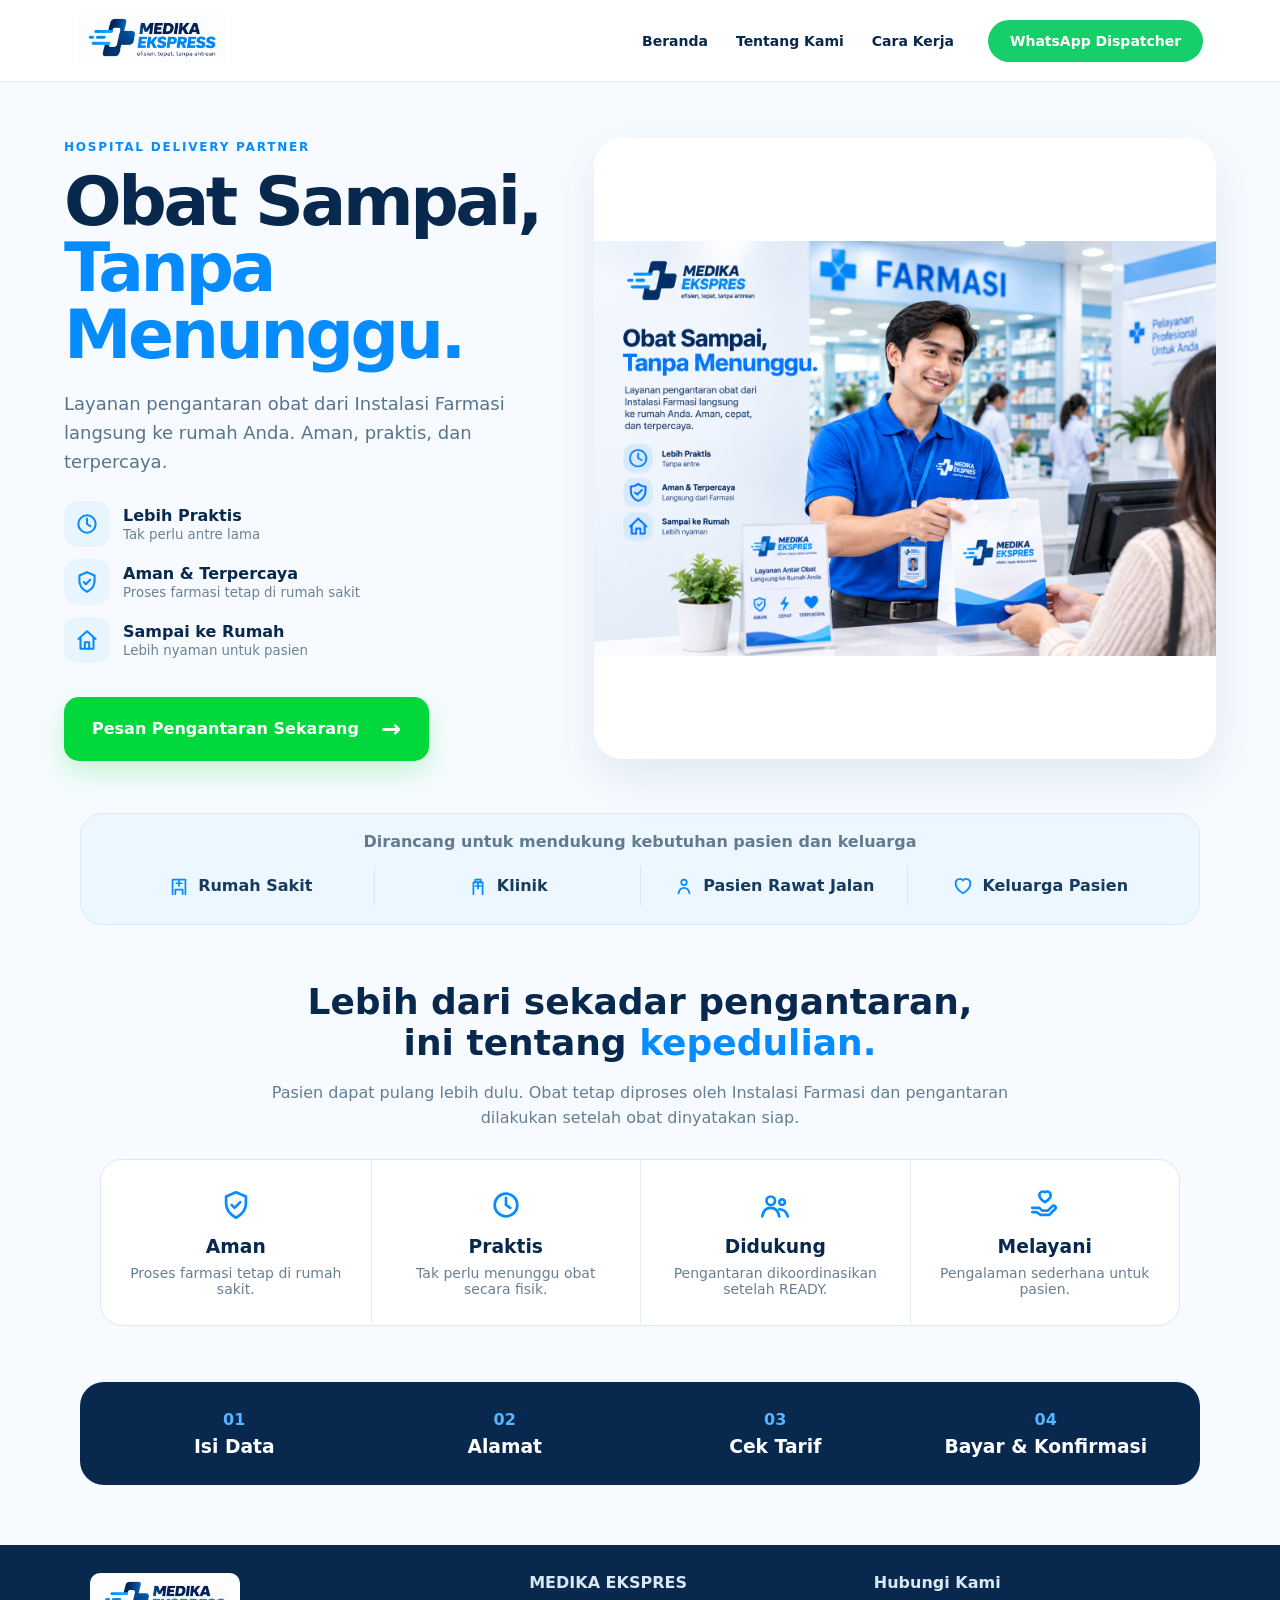
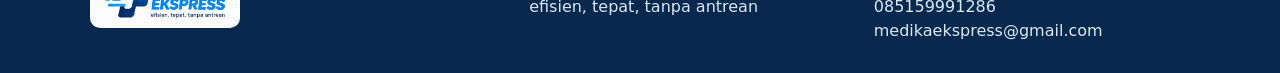
==== index.html @ 7c5562b9 "feat: initial commit for Medika Ekspres frontend and backend" ====
<!doctype html>
<html lang="id">
<head>
  <meta charset="utf-8"><meta name="viewport" content="width=device-width,initial-scale=1">
  <meta name="theme-color" content="#078cff"><title>MEDIKA EKSPRES</title>
  <link rel="stylesheet" href="styles.css">
</head>
<body class="v3">
<header class="v3-header">
  <a href="index.html"><img src="assets/logo.png" alt="MEDIKA EKSPRES"></a>
  <nav><a href="#beranda">Beranda</a><a href="#tentang">Tentang Kami</a><a href="#cara">Cara Kerja</a></nav>
  <a class="wa-pill" href="https://wa.me/6285159991286" target="_blank" rel="noopener">WhatsApp Dispatcher</a>
</header>
<main>
  <section class="v3-hero" id="beranda">
    <div class="v3-copy">
      <span class="kicker">HOSPITAL DELIVERY PARTNER</span>
      <h1>Obat Sampai,<br><em>Tanpa Menunggu.</em></h1>
      <p>Layanan pengantaran obat dari Instalasi Farmasi langsung ke rumah Anda. Aman, praktis, dan terpercaya.</p>
      <div class="v3-benefits">
        <div><i class="svg-icon"><svg viewBox="0 0 24 24" aria-hidden="true"><circle cx="12" cy="12" r="8"/><path d="M12 7v5l3 2"/></svg></i><span><b>Lebih Praktis</b><small>Tak perlu antre lama</small></span></div>
        <div><i class="svg-icon"><svg viewBox="0 0 24 24" aria-hidden="true"><path d="M12 3 19 6v5c0 4.6-2.8 7.7-7 10-4.2-2.3-7-5.4-7-10V6l7-3Z"/><path d="m9 12 2 2 4-4"/></svg></i><span><b>Aman & Terpercaya</b><small>Proses farmasi tetap di rumah sakit</small></span></div>
        <div><i class="svg-icon"><svg viewBox="0 0 24 24" aria-hidden="true"><path d="m4 11 8-7 8 7"/><path d="M6 10v10h12V10"/><path d="M10 20v-6h4v6"/></svg></i><span><b>Sampai ke Rumah</b><small>Lebih nyaman untuk pasien</small></span></div>
      </div>
      <a class="v3-cta" href="form.html">Pesan Pengantaran Sekarang <b>→</b></a>
    </div>
    <figure class="v3-hero-art"><img src="assets/hero-v3-locked.png" alt="Petugas MEDIKA EKSPRES di Instalasi Farmasi"></figure>
  </section>

  <section class="v3-trust"><p>Dirancang untuk mendukung kebutuhan pasien dan keluarga</p><div>
    <span><i class="trust-icon"><svg viewBox="0 0 24 24" aria-hidden="true"><path d="M5 21V5h14v16"/><path d="M9 9h6M12 6v6"/><path d="M8 21v-5h8v5"/></svg></i><b>Rumah Sakit</b></span><span><i class="trust-icon"><svg viewBox="0 0 24 24" aria-hidden="true"><path d="M7 21V8h10v13"/><path d="M9 5h6v3H9z"/><path d="M9 12h6M12 9v6"/></svg></i><b>Klinik</b></span><span><i class="trust-icon"><svg viewBox="0 0 24 24" aria-hidden="true"><circle cx="12" cy="8" r="3"/><path d="M6 20c.7-4 2.7-6 6-6s5.3 2 6 6"/></svg></i><b>Pasien Rawat Jalan</b></span><span><i class="trust-icon"><svg viewBox="0 0 24 24" aria-hidden="true"><path d="M12 20S4 15.5 4 9.5A4.5 4.5 0 0 1 12 6a4.5 4.5 0 0 1 8 3.5C20 15.5 12 20 12 20Z"/></svg></i><b>Keluarga Pasien</b></span>
  </div></section>

  <section class="v3-values" id="tentang">
    <div class="v3-title"><h2>Lebih dari sekadar pengantaran,<br>ini tentang <em>kepedulian.</em></h2><p>Pasien dapat pulang lebih dulu. Obat tetap diproses oleh Instalasi Farmasi dan pengantaran dilakukan setelah obat dinyatakan siap.</p></div>
    <div class="v3-value-grid"><article><i class="value-icon"><svg viewBox="0 0 24 24" aria-hidden="true"><path d="M12 3 19 6v5c0 4.6-2.8 7.7-7 10-4.2-2.3-7-5.4-7-10V6l7-3Z"/><path d="m9 12 2 2 4-4"/></svg></i><h3>Aman</h3><p>Proses farmasi tetap di rumah sakit.</p></article><article><i class="value-icon"><svg viewBox="0 0 24 24" aria-hidden="true"><circle cx="12" cy="12" r="8"/><path d="M12 7v5l3 2"/></svg></i><h3>Praktis</h3><p>Tak perlu menunggu obat secara fisik.</p></article><article><i class="value-icon"><svg viewBox="0 0 24 24" aria-hidden="true"><circle cx="9" cy="9" r="3"/><circle cx="17" cy="10" r="2"/><path d="M3 20c.7-4 2.7-6 6-6s5.3 2 6 6M15 15c3 0 5 1.5 6 5"/></svg></i><h3>Didukung</h3><p>Pengantaran dikoordinasikan setelah READY.</p></article><article><i class="value-icon"><svg viewBox="0 0 24 24" aria-hidden="true"><path d="M3 14h5l2 2h4l3-3c1.5-1.5 3.5.5 2 2l-4 4H9l-3-2H3"/><path d="M12 10S8 7.8 8 5a2.5 2.5 0 0 1 4-2 2.5 2.5 0 0 1 4 2c0 2.8-4 5-4 5Z"/></svg></i><h3>Melayani</h3><p>Pengalaman sederhana untuk pasien.</p></article></div>
  </section>

  <section class="v3-flow" id="cara"><div><b>01</b><h3>Isi Data</h3></div><div><b>02</b><h3>Alamat</h3></div><div><b>03</b><h3>Cek Tarif</h3></div><div><b>04</b><h3>Bayar & Konfirmasi</h3></div></section>
</main>
<footer class="v3-footer"><img src="assets/logo.png" alt="MEDIKA EKSPRES"><div><b>MEDIKA EKSPRES</b><span>efisien, tepat, tanpa antrean</span></div><div><b>Hubungi Kami</b><span>085159991286</span><span>medikaekspress@gmail.com</span></div></footer>
</body></html>
---- styles.css ----
*{box-sizing:border-box}html{scroll-behavior:smooth}body{margin:0;font-family:Inter,ui-sans-serif,system-ui,-apple-system,BlinkMacSystemFont,"Segoe UI",sans-serif;color:#08284d;background:#f7fbff}a{text-decoration:none;color:inherit}button,input,textarea{font:inherit}button{cursor:pointer}.v3-header{height:82px;padding:12px clamp(20px,6vw,96px);display:flex;align-items:center;gap:34px;background:#fff;border-bottom:1px solid #e2edf7}.v3-header>a:first-child{margin-right:auto}.v3-header img{width:150px;height:56px;object-fit:contain}.v3-header nav{display:flex;gap:28px;font-weight:800;font-size:14px}.wa-pill{background:#16cf6b;color:#fff;padding:13px 22px;border-radius:999px;font-weight:900;font-size:14px}.v3-hero{max-width:1320px;margin:auto;padding:54px clamp(22px,5vw,70px) 42px;display:grid;grid-template-columns:minmax(0,.88fr) minmax(0,1.12fr);gap:42px;align-items:center}.kicker{font-size:12px;letter-spacing:.15em;color:#078cff;font-weight:900}.v3-copy h1{font-size:clamp(48px,5.3vw,78px);line-height:.98;letter-spacing:-.05em;margin:14px 0 22px}.v3-copy h1 em,.v3-title em{font-style:normal;color:#078cff}.v3-copy>p{font-size:18px;line-height:1.6;color:#58738c;max-width:580px}.v3-benefits{display:grid;gap:12px;margin:24px 0}.v3-benefits>div{display:flex;gap:13px;align-items:center}.v3-benefits i{width:46px;height:46px;border-radius:14px;background:#e8f5ff;color:#078cff;display:grid;place-items:center;font-style:normal;font-size:23px}.v3-benefits b,.v3-benefits small{display:block}.v3-benefits small{color:#6b8296;margin-top:2px}.v3-cta{display:inline-flex;align-items:center;justify-content:center;gap:22px;background:#00d83b;color:#fff;padding:18px 28px;border-radius:15px;font-weight:900;margin-top:10px;min-width:340px;box-shadow:0 12px 28px rgba(0,216,59,.2)}.v3-cta b{font-size:24px}.v3-hero-art{margin:0;width:100%;border-radius:28px;overflow:hidden;background:#fff;box-shadow:0 18px 48px rgba(17,79,129,.1)}.v3-hero-art img{display:block;width:100%;height:auto;aspect-ratio:1/1;object-fit:contain}.v3-trust{max-width:1120px;margin:10px auto 56px;padding:18px 26px;background:#edf7ff;border:1px solid #dbeaf7;border-radius:22px;text-align:center}.v3-trust p{margin:0 0 15px;color:#627b91;font-weight:700}.v3-trust>div{display:grid;grid-template-columns:repeat(4,1fr)}.v3-trust span{padding:9px;color:#173b5c}.v3-trust span+span{border-left:1px solid #d5e6f4}.v3-values{max-width:1120px;margin:0 auto 56px;padding:0 20px}.v3-title{text-align:center;max-width:760px;margin:0 auto 28px}.v3-title h2{font-size:36px;line-height:1.15;margin:0 0 12px}.v3-title p{color:#647d92;line-height:1.6}.v3-value-grid{display:grid;grid-template-columns:repeat(4,1fr);background:#fff;border:1px solid #dce8f2;border-radius:22px;overflow:hidden}.v3-value-grid article{text-align:center;padding:28px 20px}.v3-value-grid article+article{border-left:1px solid #e2edf5}.v3-value-grid i{font-style:normal;font-size:28px;color:#078cff}.v3-value-grid h3{margin:8px 0}.v3-value-grid p{font-size:14px;color:#687f93;margin:0}.v3-flow{max-width:1120px;margin:0 auto 60px;padding:28px;display:grid;grid-template-columns:repeat(4,1fr);gap:18px;background:#08284d;color:#fff;border-radius:24px}.v3-flow div{text-align:center}.v3-flow b{color:#55b5ff}.v3-flow h3{margin:7px 0 0}.v3-footer{padding:28px clamp(24px,7vw,110px);background:#08284d;color:#d9e8f4;display:grid;grid-template-columns:1.3fr 1fr 1fr;gap:28px}.v3-footer img{width:150px;background:#fff;border-radius:10px;padding:4px}.v3-footer b,.v3-footer span{display:block;margin-bottom:5px}

/* V3 4-step form */
.form-header{height:76px}.back-home{font-weight:800;color:#078cff}.v3-form-shell{max-width:820px;margin:auto;padding:38px 18px 64px}.form-intro{text-align:center;margin-bottom:22px}.form-intro h1{font-size:38px;margin:8px 0}.form-intro p{color:#6b8296;margin:0}.v3-form-card{background:#fff;border:1px solid #dce8f2;border-radius:24px;padding:28px;box-shadow:0 16px 44px rgba(17,79,129,.08)}.v3-progress-head{display:grid;grid-template-columns:auto 1fr auto;gap:14px;align-items:center;font-size:13px;color:#6b8296}.v3-progress-head b{text-align:center;color:#08284d}.v3-progress{height:7px;background:#e8f0f7;border-radius:999px;overflow:hidden;margin:12px 0 28px}.v3-progress div{height:100%;background:#078cff;transition:width .25s ease}.wizard-step h2{font-size:27px;margin:0 0 5px}.step-sub{margin:0 0 24px;color:#6b8296}.wizard-step>label:not(.pay-card):not(.consent){display:block;margin:0 0 18px}.wizard-step label>span{display:block;font-weight:800;font-size:14px;margin-bottom:8px}.wizard-step input:not([type=radio]):not([type=checkbox]),.wizard-step textarea{width:100%;border:1px solid #cbdbea;border-radius:12px;padding:15px 16px;background:#fff;font-size:16px;color:#08284d;outline:none}.wizard-step input:focus,.wizard-step textarea:focus{border-color:#078cff;box-shadow:0 0 0 3px rgba(7,140,255,.1)}.address-actions,.wizard-actions{display:flex;gap:12px}.primary-btn,.secondary-btn{border:0;border-radius:12px;min-height:52px;padding:13px 20px;font-weight:900}.primary-btn{background:#078cff;color:#fff;flex:1}.secondary-btn{background:#edf5fb;color:#174364}.wizard-actions{margin-top:26px}.wizard-actions #nextStep,.wizard-actions #sendOrder{margin-left:auto}.info-box,.privacy-note{margin-top:14px;padding:14px 16px;background:#f0f8ff;border:1px solid #d8eafa;border-radius:12px;color:#4f6e87;font-size:14px}.saved-addresses{margin-bottom:16px;padding:14px;background:#f5faff;border-radius:12px}.saved-address-list{display:grid;gap:8px;margin-top:10px}.saved-address{border:1px solid #d7e6f2;background:#fff;border-radius:10px;padding:12px;text-align:left}.saved-address b,.saved-address span{display:block}.summary-address{padding:16px;background:#f7fafc;border-radius:14px;margin-bottom:14px}.summary-address span,.fare-box span{display:block;color:#6b8296;font-size:13px;margin-bottom:5px}.summary-address b{display:block}.fare-box{padding:22px;background:#eaf6ff;border:1px solid #d2e9fb;border-radius:16px;line-height:1.45}.fare-box strong{display:block;font-size:23px;margin:2px 0}.fare-box hr{border:0;border-top:1px solid #cfe4f5;margin:16px 0}.fare-box .price{font-size:32px;color:#078cff}.step-help{color:#637d93;font-size:14px}.payment-options{display:grid;grid-template-columns:1fr 1fr;gap:12px}.pay-card{display:flex;align-items:center;gap:12px;border:1px solid #d3e1ec;border-radius:14px;padding:16px;min-height:78px}.pay-card input{width:18px;height:18px}.pay-card span{margin:0!important}.pay-card b,.pay-card small{display:block}.pay-card small{color:#6b8296;margin-top:3px}.consent{display:flex;gap:10px;margin-top:18px;align-items:flex-start}.consent span{font-weight:600!important;margin:0!important;color:#536f87}.modal{position:fixed;inset:0;background:rgba(6,32,56,.5);display:grid;place-items:center;padding:20px;z-index:50}.modal.hidden{display:none}.modal-card{max-width:460px;width:100%;background:#fff;border-radius:22px;padding:28px;text-align:center}.success-icon{width:56px;height:56px;margin:auto;border-radius:50%;display:grid;place-items:center;background:#e9fff0;color:#00a83a;font-size:30px;font-weight:900}.modal-card strong{display:block;font-size:25px;color:#078cff;margin:8px}.modal-card .primary-btn,.modal-card .secondary-btn{display:block;width:100%;margin-top:10px}.link-btn{line-height:26px}

@media(max-width:820px){.v3-header{height:70px;padding:9px 16px}.v3-header img{width:130px;height:50px}.v3-header nav,.v3-header .wa-pill{display:none}.v3-hero{grid-template-columns:1fr;padding:30px 18px 26px;gap:24px}.v3-copy h1{font-size:44px}.v3-copy>p{font-size:16px}.v3-cta{width:100%;min-width:0}.v3-hero-art{border-radius:20px}.v3-hero-art img{aspect-ratio:1/1;object-fit:contain}.v3-trust{margin:0 16px 38px;padding:16px}.v3-trust>div{grid-template-columns:1fr 1fr;gap:10px}.v3-trust span+span{border-left:0}.v3-value-grid{grid-template-columns:1fr 1fr}.v3-value-grid article+article{border-left:0}.v3-value-grid article{border-bottom:1px solid #e2edf5}.v3-flow{margin:0 16px 44px;grid-template-columns:1fr 1fr}.v3-footer{grid-template-columns:1fr;padding:26px 20px}.v3-form-shell{padding:24px 12px 48px}.form-intro h1{font-size:30px}.v3-form-card{padding:20px 16px;border-radius:18px}.address-actions{flex-direction:column}.payment-options{grid-template-columns:1fr}.wizard-actions{position:sticky;bottom:0;background:#fff;padding-top:12px}.primary-btn,.secondary-btn{min-height:50px}}
@media(max-width:420px){.v3-copy h1{font-size:39px}.v3-benefits small{font-size:12px}.v3-trust>div,.v3-value-grid,.v3-flow{grid-template-columns:1fr}.v3-progress-head{grid-template-columns:auto 1fr auto;font-size:12px}.wizard-step h2{font-size:24px}}

/* V3 icon correction — SVG only; layout/flow/logic unchanged */
.svg-icon,.trust-icon,.value-icon{font-style:normal;color:#078cff;display:inline-grid;place-items:center}
.svg-icon svg,.trust-icon svg,.value-icon svg{width:100%;height:100%;fill:none;stroke:currentColor;stroke-width:1.9;stroke-linecap:round;stroke-linejoin:round}
.v3-benefits .svg-icon{width:46px;height:46px;padding:10px;border-radius:14px;background:#e8f5ff}
.v3-trust span{display:flex;align-items:center;justify-content:center;gap:8px}
.v3-trust .trust-icon{width:22px;height:22px}
.v3-value-grid .value-icon{width:34px;height:34px;margin:0 auto 6px}

/* QRIS pilot payment patch */
.qris-card{position:relative;max-width:480px}.modal-close{position:absolute;right:16px;top:12px;border:0;background:#f2f6fa;color:#08284d;width:38px;height:38px;border-radius:50%;font-size:25px;line-height:1}.qris-card h2{margin:8px 0 8px}.qris-note{color:#617a90;font-size:14px;line-height:1.5}.qris-amount{margin:16px 0 12px;padding:12px 16px;border-radius:14px;background:#f4f9fd}.qris-amount span{display:block;color:#6b8296;font-size:13px}.qris-amount strong{font-size:28px;margin:2px;color:#08284d}.qris-image{display:block;width:min(270px,75vw);height:auto;margin:12px auto;border:1px solid #d8e5ef;border-radius:16px;background:#fff;padding:10px}.qris-timer{margin:10px 0 14px}.qris-timer span{display:block;color:#6b8296;font-size:13px}.qris-timer strong{font-variant-numeric:tabular-nums;color:#078cff;font-size:26px;margin:2px}.qris-card .step-help{display:block;margin-top:10px;line-height:1.4}.qris-card button:disabled{opacity:.5;cursor:not-allowed}
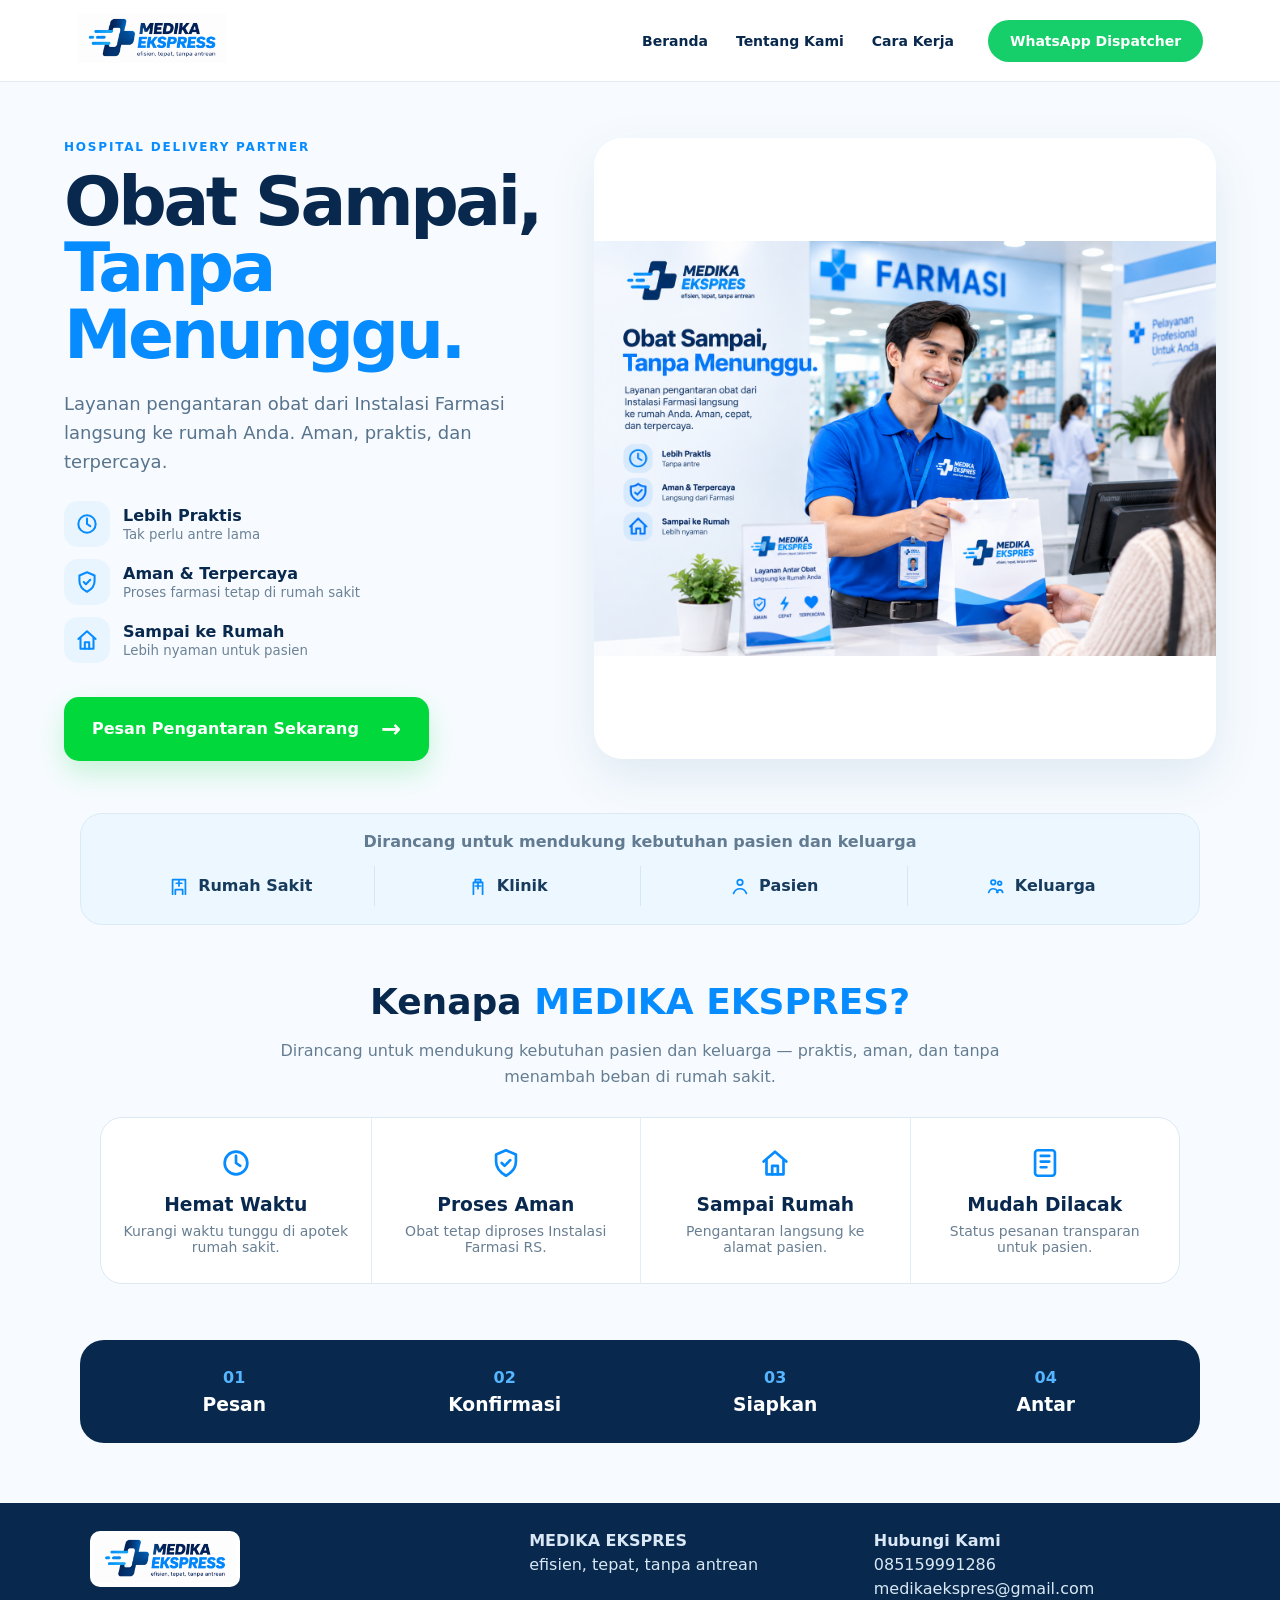
==== commit 5aea25e2: "fix: polish mobile homepage and qris payment ui - Fix footer email to medikaekspres@gmail.com (mailt" ====
--- a/index.html
+++ b/index.html
@@ -28,15 +28,26 @@
   </section>
 
   <section class="v3-trust"><p>Dirancang untuk mendukung kebutuhan pasien dan keluarga</p><div>
-    <span><i class="trust-icon"><svg viewBox="0 0 24 24" aria-hidden="true"><path d="M5 21V5h14v16"/><path d="M9 9h6M12 6v6"/><path d="M8 21v-5h8v5"/></svg></i><b>Rumah Sakit</b></span><span><i class="trust-icon"><svg viewBox="0 0 24 24" aria-hidden="true"><path d="M7 21V8h10v13"/><path d="M9 5h6v3H9z"/><path d="M9 12h6M12 9v6"/></svg></i><b>Klinik</b></span><span><i class="trust-icon"><svg viewBox="0 0 24 24" aria-hidden="true"><circle cx="12" cy="8" r="3"/><path d="M6 20c.7-4 2.7-6 6-6s5.3 2 6 6"/></svg></i><b>Pasien Rawat Jalan</b></span><span><i class="trust-icon"><svg viewBox="0 0 24 24" aria-hidden="true"><path d="M12 20S4 15.5 4 9.5A4.5 4.5 0 0 1 12 6a4.5 4.5 0 0 1 8 3.5C20 15.5 12 20 12 20Z"/></svg></i><b>Keluarga Pasien</b></span>
+    <span><i class="trust-icon"><svg viewBox="0 0 24 24" aria-hidden="true"><path d="M5 21V5h14v16"/><path d="M9 9h6M12 6v6"/><path d="M8 21v-5h8v5"/></svg></i><b>Rumah Sakit</b></span><span><i class="trust-icon"><svg viewBox="0 0 24 24" aria-hidden="true"><path d="M7 21V8h10v13"/><path d="M9 5h6v3H9z"/><path d="M9 12h6M12 9v6"/></svg></i><b>Klinik</b></span><span><i class="trust-icon"><svg viewBox="0 0 24 24" aria-hidden="true"><circle cx="12" cy="8" r="3"/><path d="M5 20c1.2-3.2 3.4-5 7-5s5.8 1.8 7 5"/></svg></i><b>Pasien</b></span><span><i class="trust-icon"><svg viewBox="0 0 24 24" aria-hidden="true"><circle cx="9" cy="8" r="2.5"/><circle cx="16" cy="9" r="2"/><path d="M4 19c.9-2.6 2.6-4 5-4s4.1 1.4 5 4"/><path d="M13 19c.5-1.8 1.6-2.8 3.2-2.8 1.5 0 2.6 1 3.1 2.8"/></svg></i><b>Keluarga</b></span>
   </div></section>
 
   <section class="v3-values" id="tentang">
-    <div class="v3-title"><h2>Lebih dari sekadar pengantaran,<br>ini tentang <em>kepedulian.</em></h2><p>Pasien dapat pulang lebih dulu. Obat tetap diproses oleh Instalasi Farmasi dan pengantaran dilakukan setelah obat dinyatakan siap.</p></div>
-    <div class="v3-value-grid"><article><i class="value-icon"><svg viewBox="0 0 24 24" aria-hidden="true"><path d="M12 3 19 6v5c0 4.6-2.8 7.7-7 10-4.2-2.3-7-5.4-7-10V6l7-3Z"/><path d="m9 12 2 2 4-4"/></svg></i><h3>Aman</h3><p>Proses farmasi tetap di rumah sakit.</p></article><article><i class="value-icon"><svg viewBox="0 0 24 24" aria-hidden="true"><circle cx="12" cy="12" r="8"/><path d="M12 7v5l3 2"/></svg></i><h3>Praktis</h3><p>Tak perlu menunggu obat secara fisik.</p></article><article><i class="value-icon"><svg viewBox="0 0 24 24" aria-hidden="true"><circle cx="9" cy="9" r="3"/><circle cx="17" cy="10" r="2"/><path d="M3 20c.7-4 2.7-6 6-6s5.3 2 6 6M15 15c3 0 5 1.5 6 5"/></svg></i><h3>Didukung</h3><p>Pengantaran dikoordinasikan setelah READY.</p></article><article><i class="value-icon"><svg viewBox="0 0 24 24" aria-hidden="true"><path d="M3 14h5l2 2h4l3-3c1.5-1.5 3.5.5 2 2l-4 4H9l-3-2H3"/><path d="M12 10S8 7.8 8 5a2.5 2.5 0 0 1 4-2 2.5 2.5 0 0 1 4 2c0 2.8-4 5-4 5Z"/></svg></i><h3>Melayani</h3><p>Pengalaman sederhana untuk pasien.</p></article></div>
+    <div class="v3-title"><h2>Kenapa <em>MEDIKA EKSPRES?</em></h2><p>Dirancang untuk mendukung kebutuhan pasien dan keluarga — praktis, aman, dan tanpa menambah beban di rumah sakit.</p></div>
+    <div class="v3-value-grid">
+      <article><i class="value-icon"><svg viewBox="0 0 24 24" aria-hidden="true"><circle cx="12" cy="12" r="8"/><path d="M12 7v5l3 2"/></svg></i><h3>Hemat Waktu</h3><p>Kurangi waktu tunggu di apotek rumah sakit.</p></article>
+      <article><i class="value-icon"><svg viewBox="0 0 24 24" aria-hidden="true"><path d="M12 3 19 6v5c0 4.6-2.8 7.7-7 10-4.2-2.3-7-5.4-7-10V6l7-3Z"/><path d="m9 12 2 2 4-4"/></svg></i><h3>Proses Aman</h3><p>Obat tetap diproses Instalasi Farmasi RS.</p></article>
+      <article><i class="value-icon"><svg viewBox="0 0 24 24" aria-hidden="true"><path d="m4 11 8-7 8 7"/><path d="M6 10v10h12V10"/><path d="M10 20v-6h4v6"/></svg></i><h3>Sampai Rumah</h3><p>Pengantaran langsung ke alamat pasien.</p></article>
+      <article><i class="value-icon"><svg viewBox="0 0 24 24" aria-hidden="true"><rect x="5" y="3" width="14" height="18" rx="2"/><path d="M9 7h6M9 11h6M9 15h4"/></svg></i><h3>Mudah Dilacak</h3><p>Status pesanan transparan untuk pasien.</p></article>
+    </div>
   </section>
 
-  <section class="v3-flow" id="cara"><div><b>01</b><h3>Isi Data</h3></div><div><b>02</b><h3>Alamat</h3></div><div><b>03</b><h3>Cek Tarif</h3></div><div><b>04</b><h3>Bayar & Konfirmasi</h3></div></section>
+  <section class="v3-flow" id="cara">
+    <div><b>01</b><h3>Pesan</h3></div>
+    <div><b>02</b><h3>Konfirmasi</h3></div>
+    <div><b>03</b><h3>Siapkan</h3></div>
+    <div><b>04</b><h3>Antar</h3></div>
+  </section>
 </main>
-<footer class="v3-footer"><img src="assets/logo.png" alt="MEDIKA EKSPRES"><div><b>MEDIKA EKSPRES</b><span>efisien, tepat, tanpa antrean</span></div><div><b>Hubungi Kami</b><span>085159991286</span><span>medikaekspress@gmail.com</span></div></footer>
-</body></html>+<footer class="v3-footer"><img src="assets/logo.png" alt="MEDIKA EKSPRES"><div><b>MEDIKA EKSPRES</b><span>efisien, tepat, tanpa antrean</span></div><div><b>Hubungi Kami</b><span>085159991286</span><span><a href="mailto:medikaekspres@gmail.com">medikaekspres@gmail.com</a></span></div></footer>
+</body>
+</html>
--- a/styles.css
+++ b/styles.css
@@ -16,3 +16,6 @@
 
 /* QRIS pilot payment patch */
 .qris-card{position:relative;max-width:480px}.modal-close{position:absolute;right:16px;top:12px;border:0;background:#f2f6fa;color:#08284d;width:38px;height:38px;border-radius:50%;font-size:25px;line-height:1}.qris-card h2{margin:8px 0 8px}.qris-note{color:#617a90;font-size:14px;line-height:1.5}.qris-amount{margin:16px 0 12px;padding:12px 16px;border-radius:14px;background:#f4f9fd}.qris-amount span{display:block;color:#6b8296;font-size:13px}.qris-amount strong{font-size:28px;margin:2px;color:#08284d}.qris-image{display:block;width:min(270px,75vw);height:auto;margin:12px auto;border:1px solid #d8e5ef;border-radius:16px;background:#fff;padding:10px}.qris-timer{margin:10px 0 14px}.qris-timer span{display:block;color:#6b8296;font-size:13px}.qris-timer strong{font-variant-numeric:tabular-nums;color:#078cff;font-size:26px;margin:2px}.qris-card .step-help{display:block;margin-top:10px;line-height:1.4}.qris-card button:disabled{opacity:.5;cursor:not-allowed}
+
+/* Single-page payment summary */
+.payment-summary{margin-top:16px;padding:18px 20px;background:#f7fbff;border:1px solid #dce8f2;border-radius:16px}.payment-summary>div{display:flex;justify-content:space-between;gap:16px;padding:7px 0}.payment-summary span{color:#637d93;font-size:14px}.payment-summary strong{color:#08284d}.payment-summary .payment-total{margin-top:8px;padding-top:14px;border-top:1px solid #d5e5f1}.payment-summary .payment-total span{font-weight:900;color:#08284d}.payment-summary .payment-total strong{font-size:28px;color:#078cff}.payment-summary #paymentDiscount{color:#078cff}
